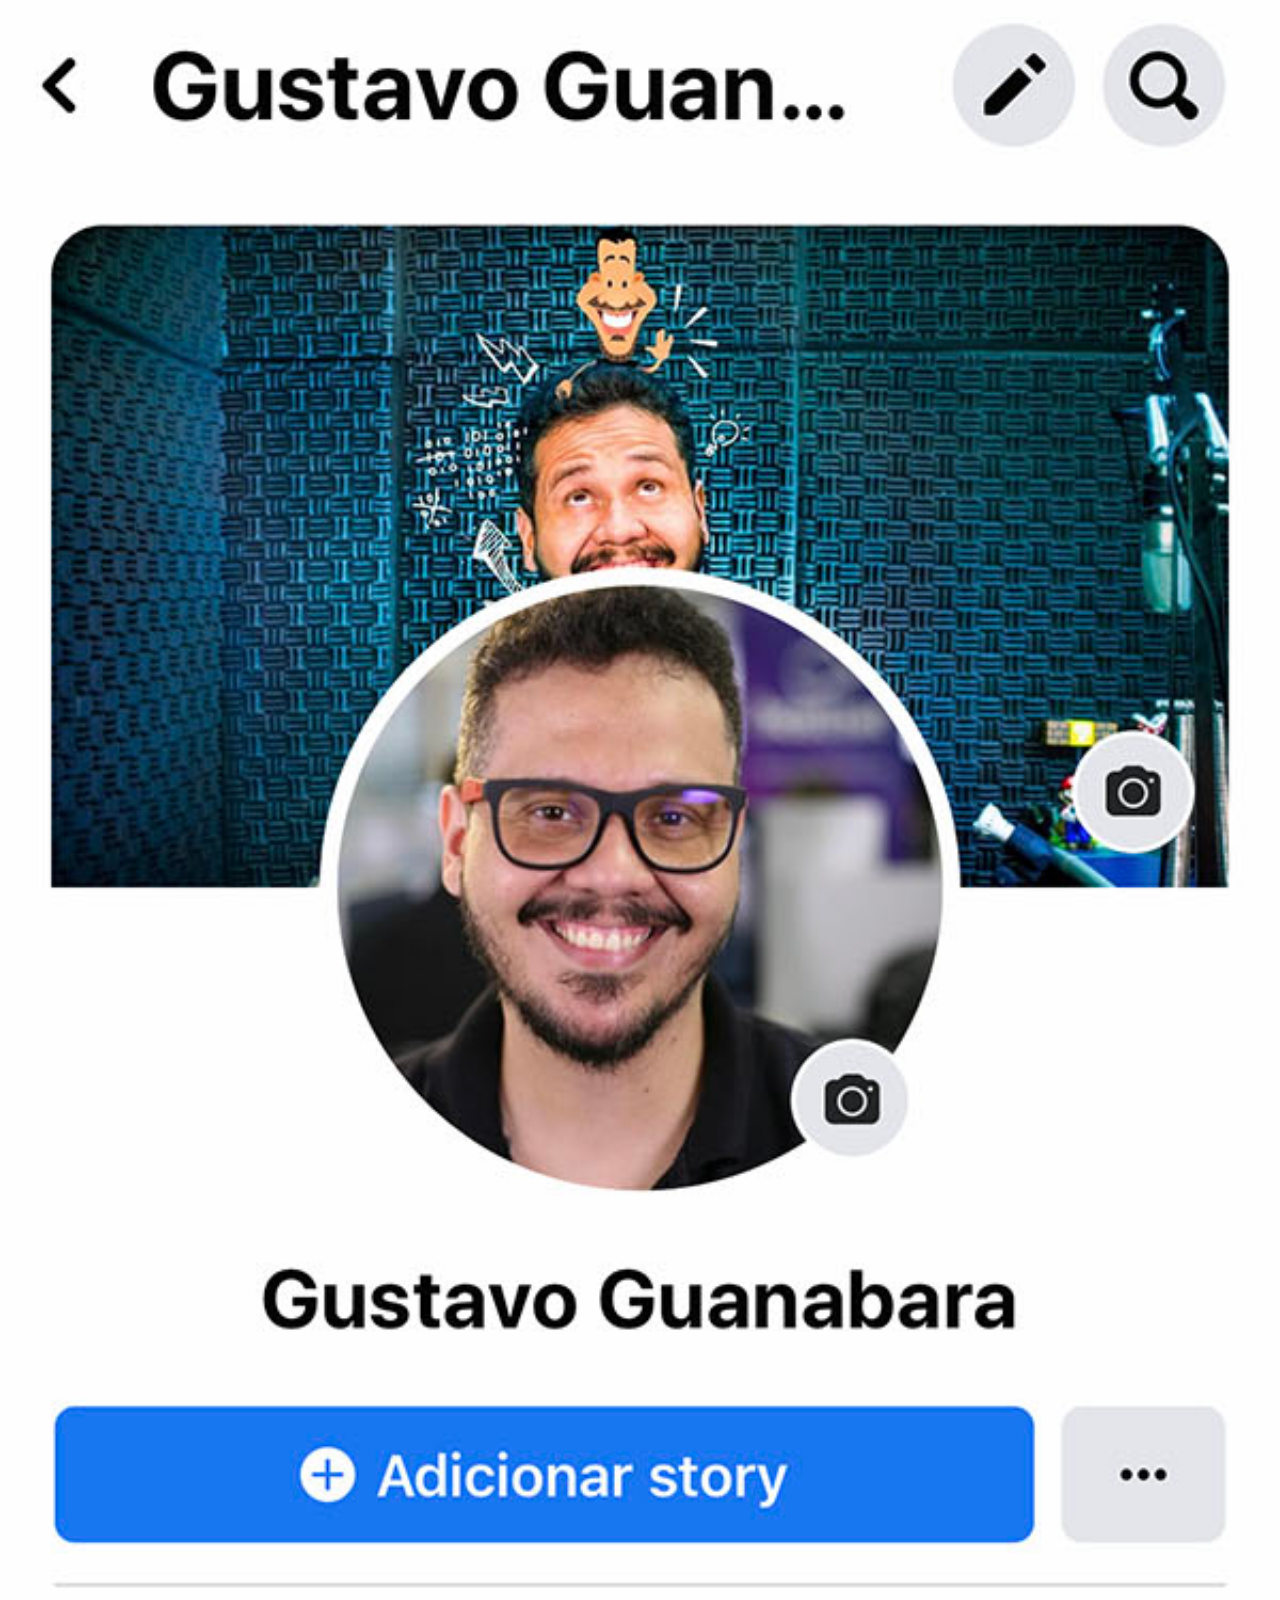
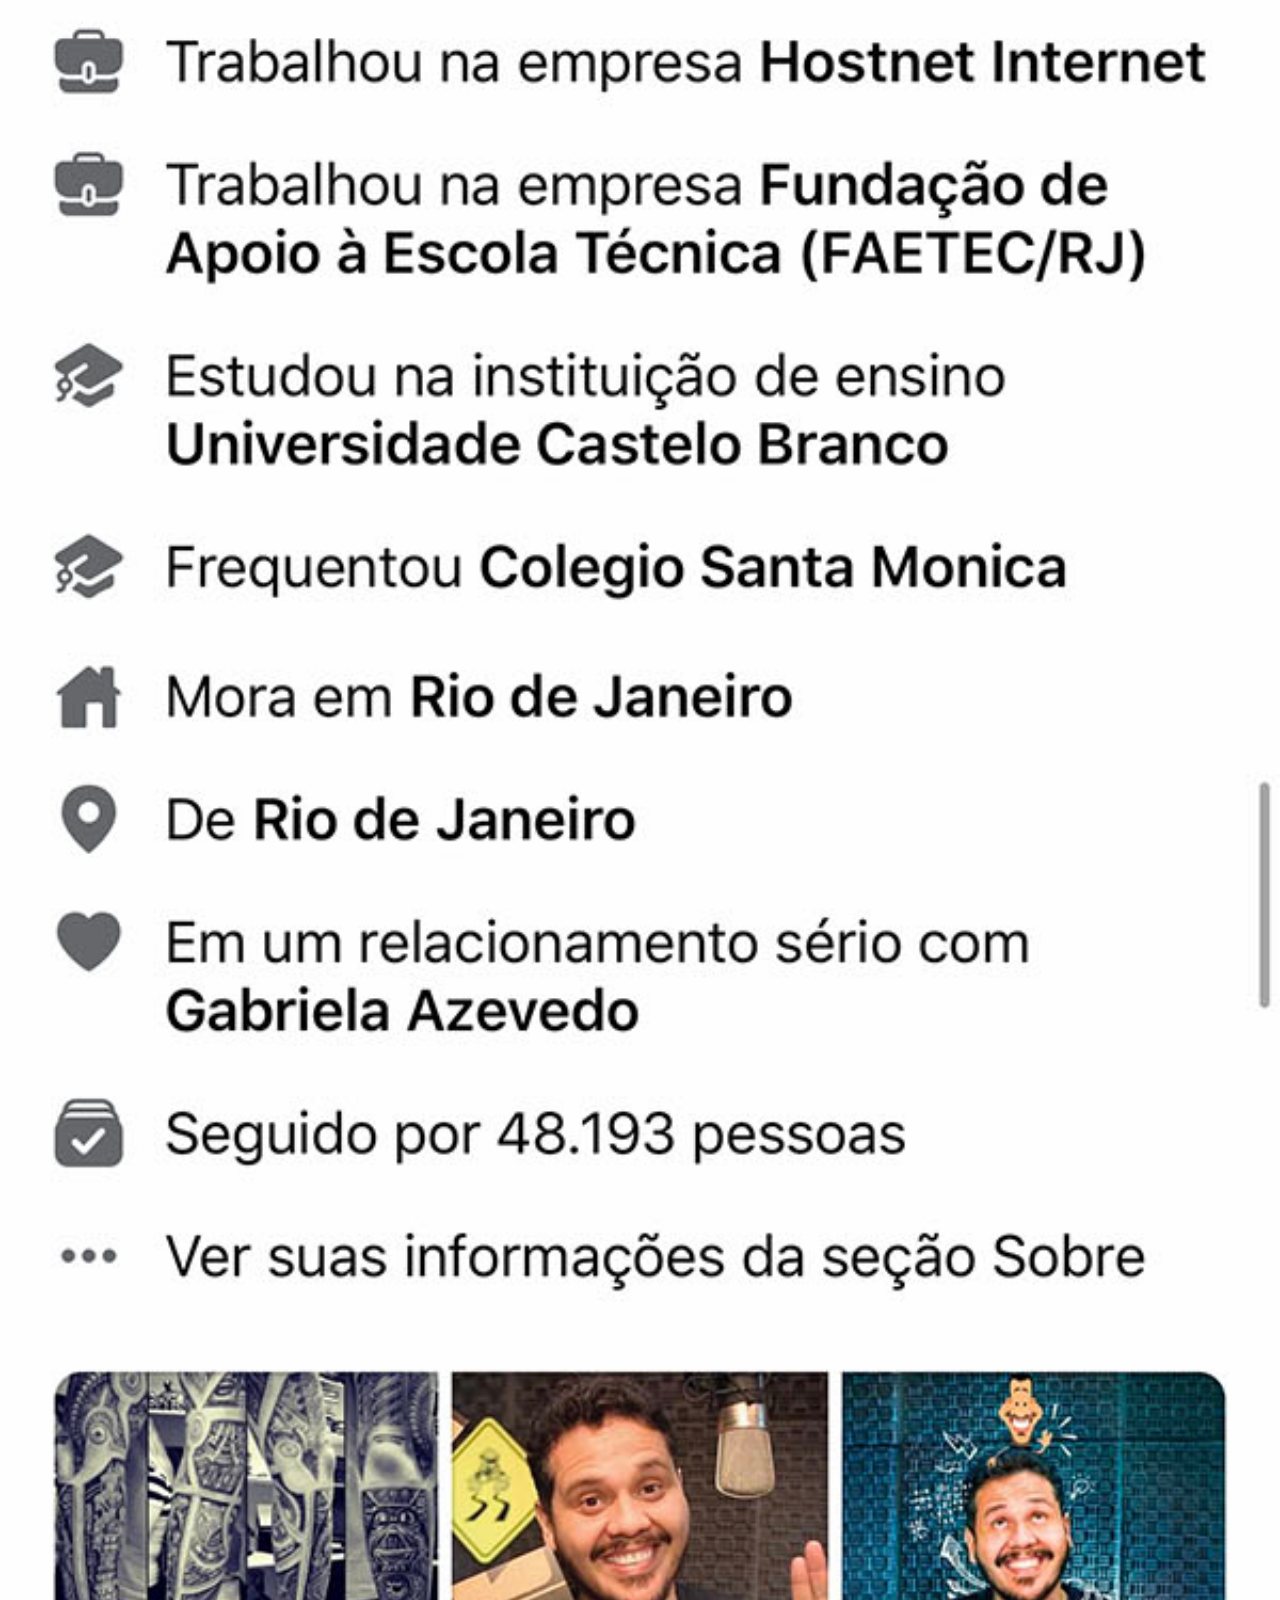
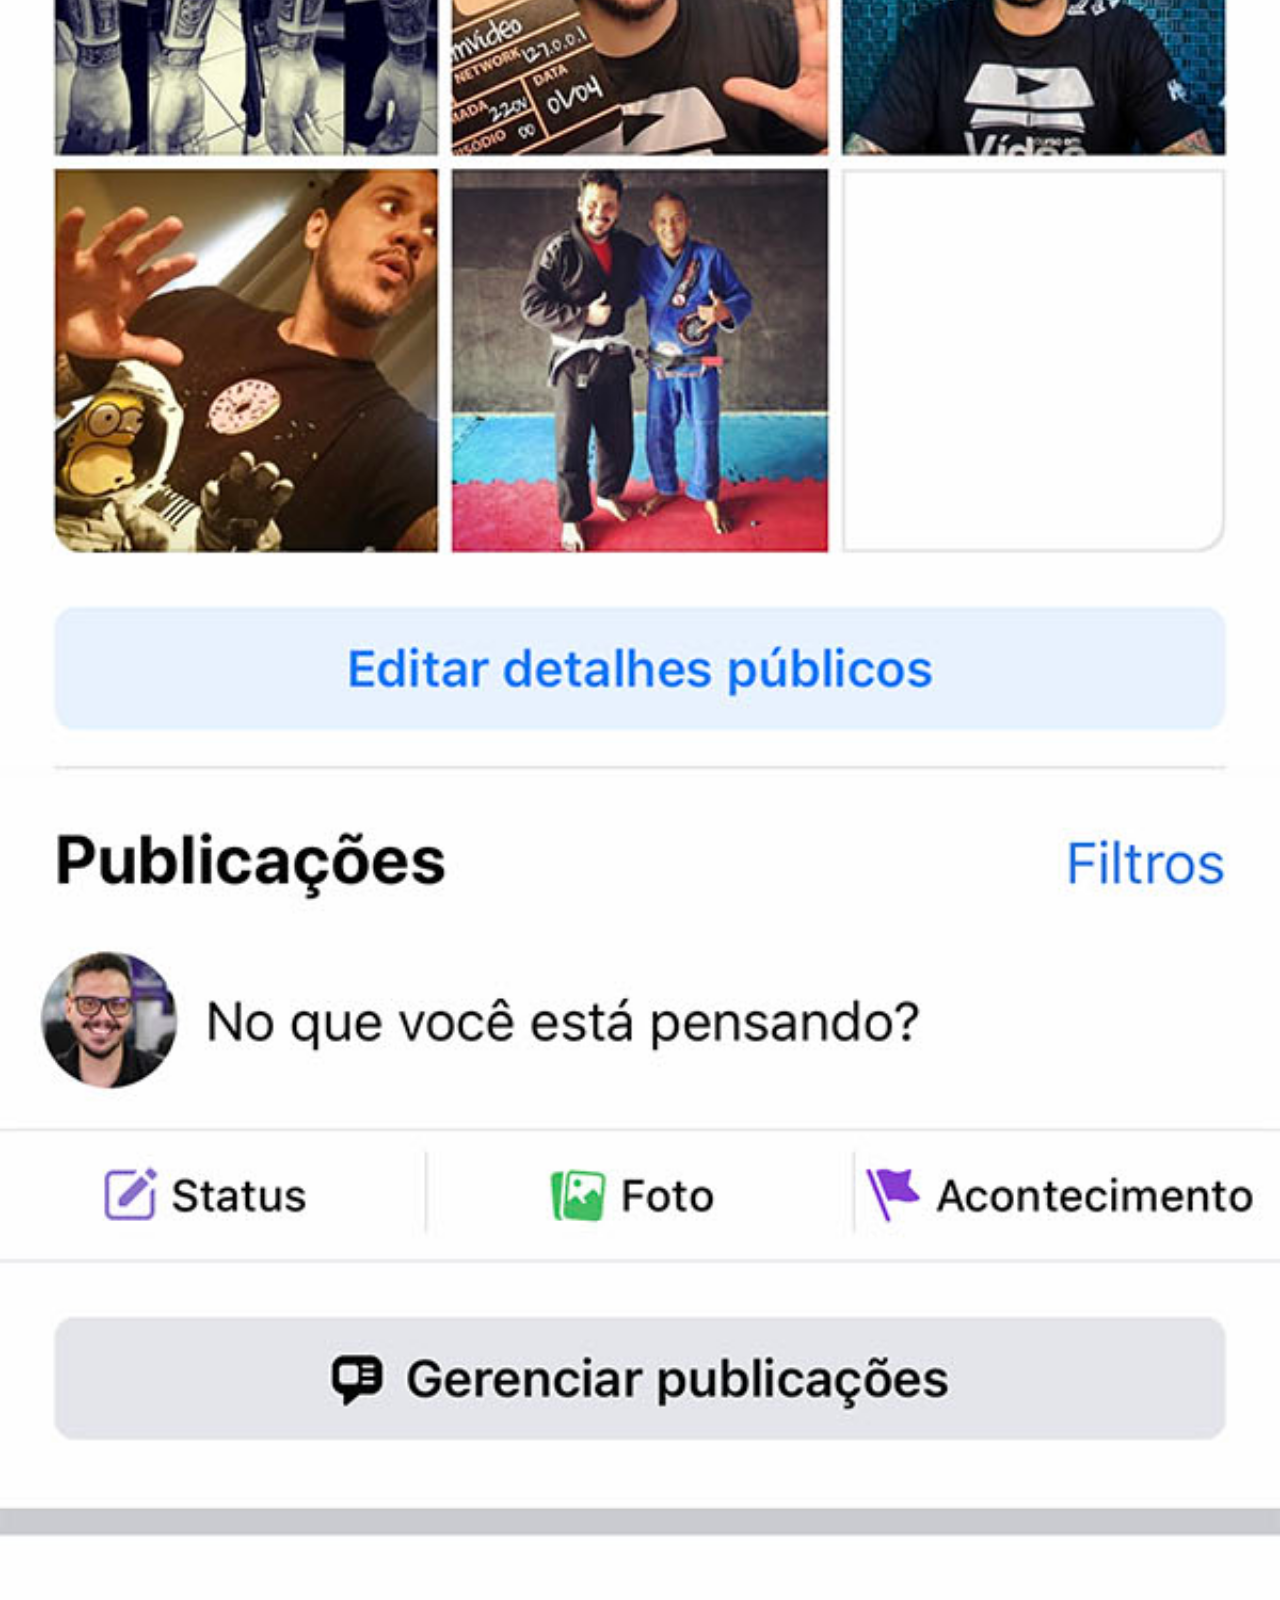
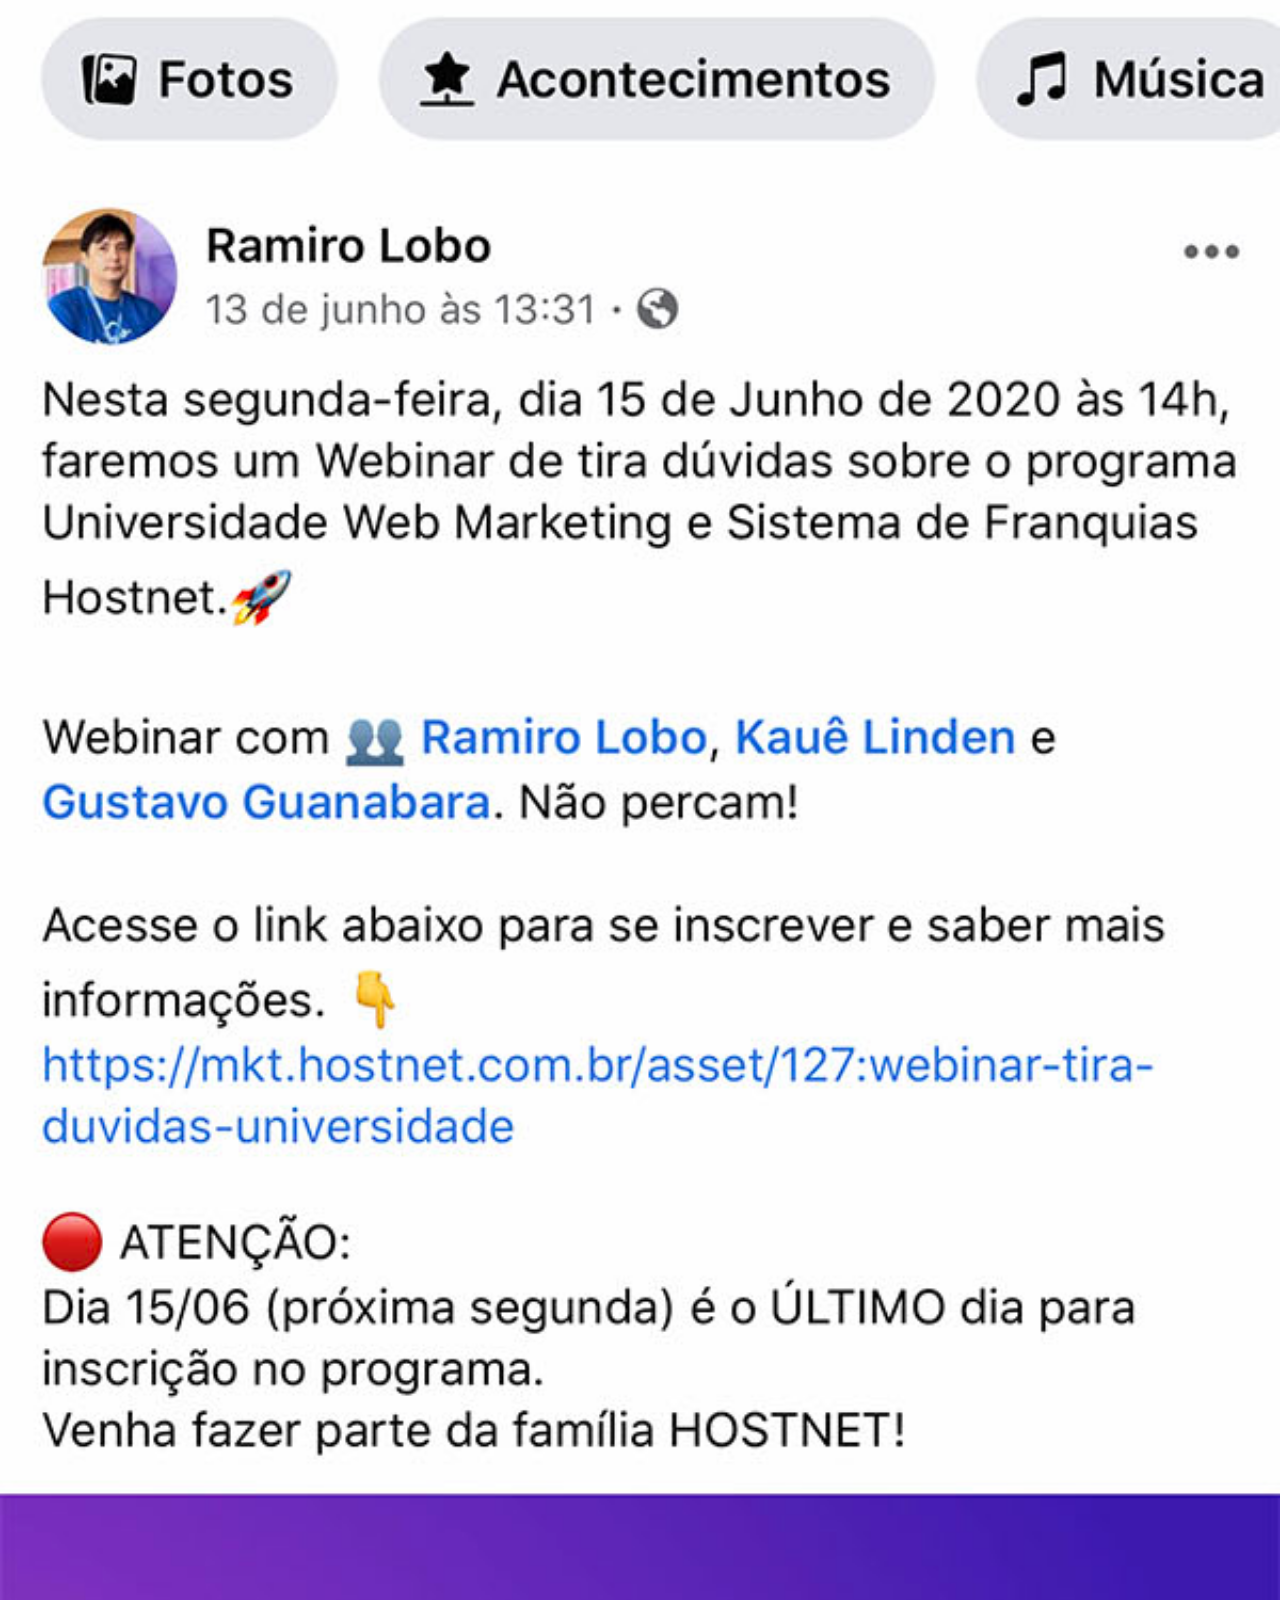
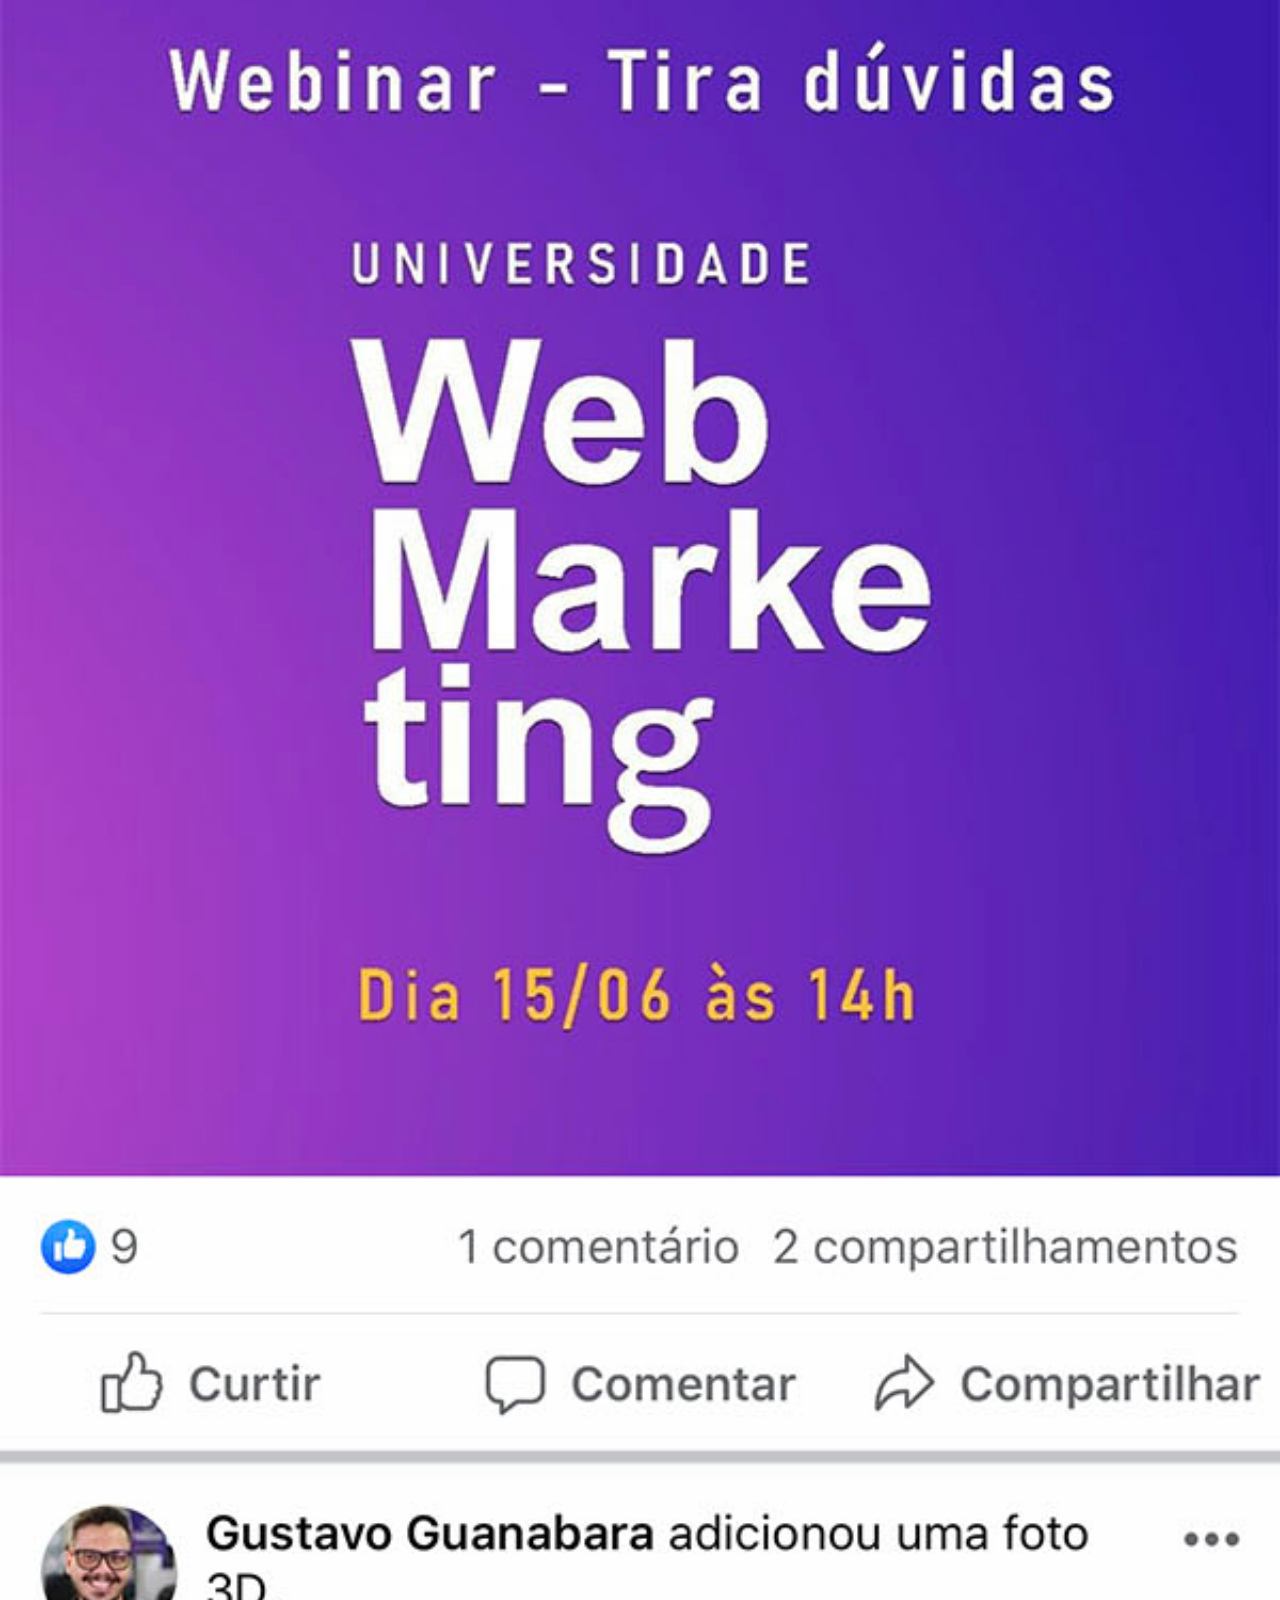
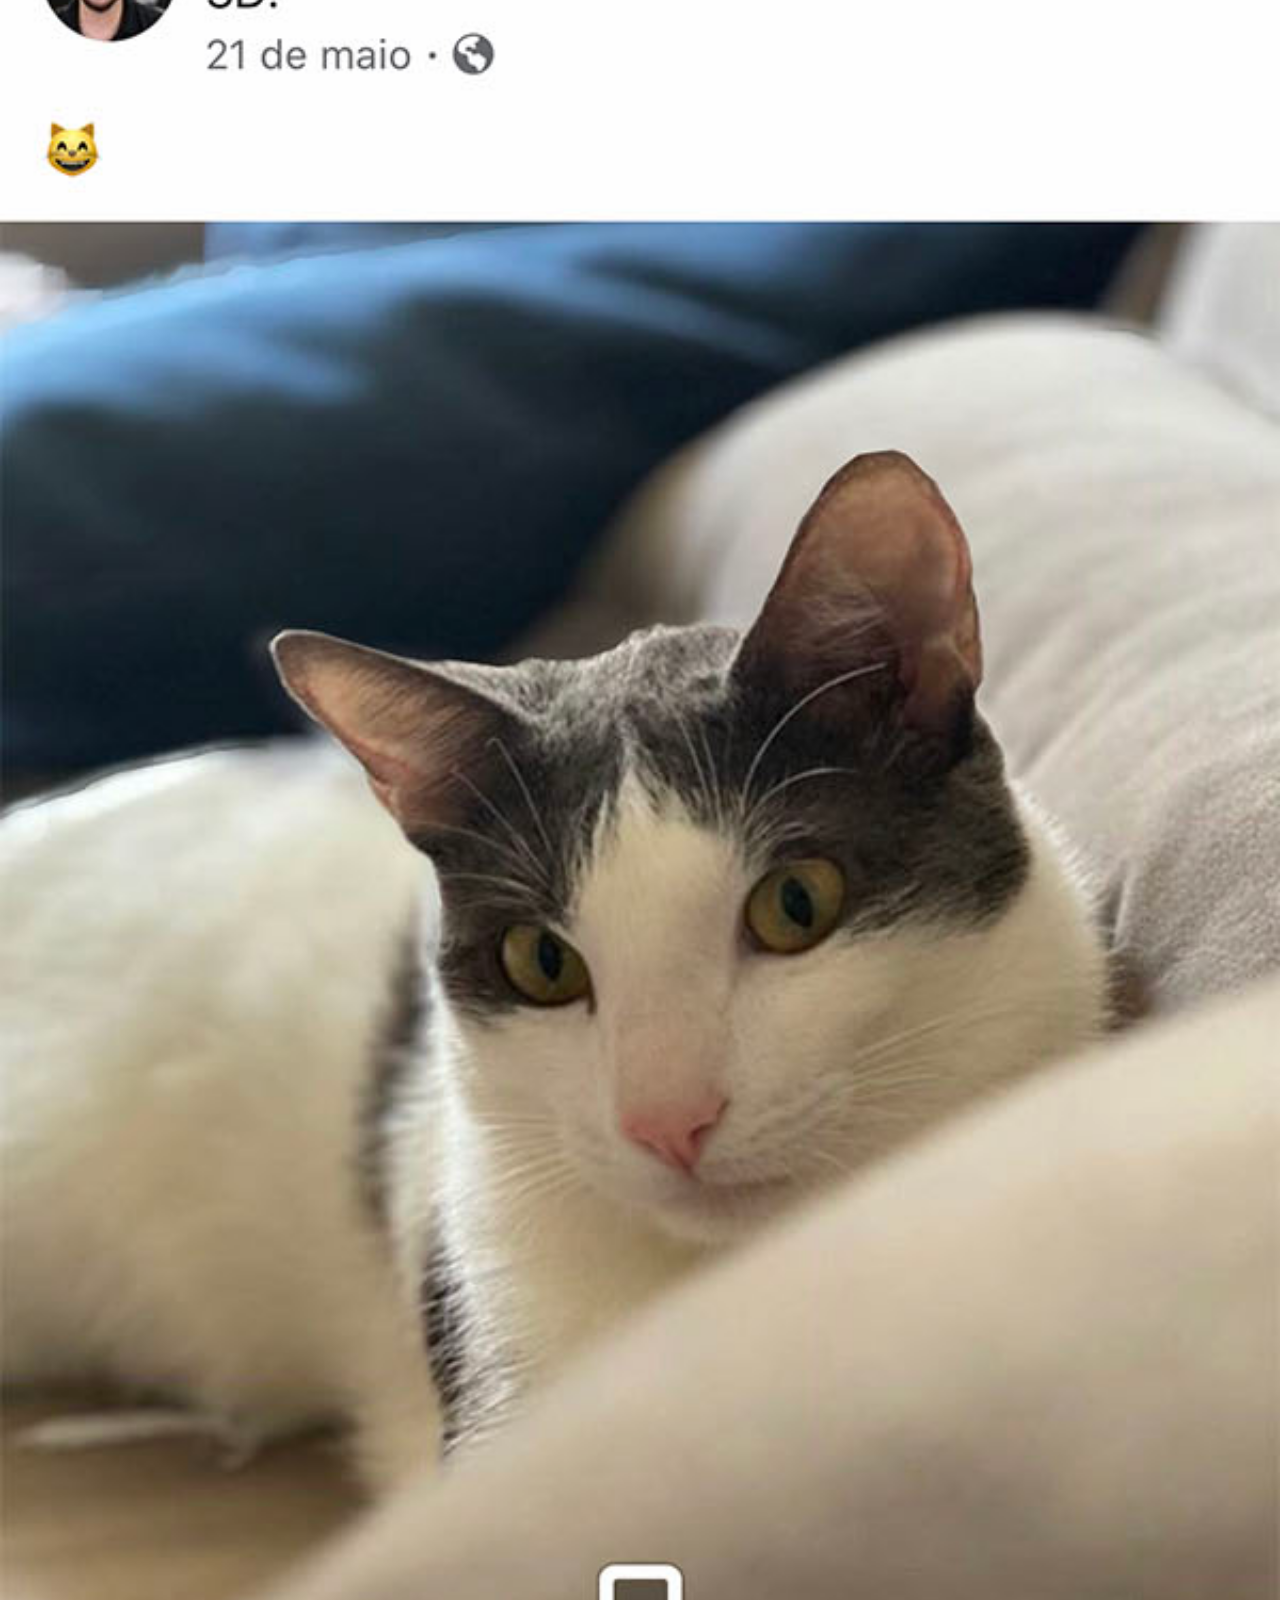
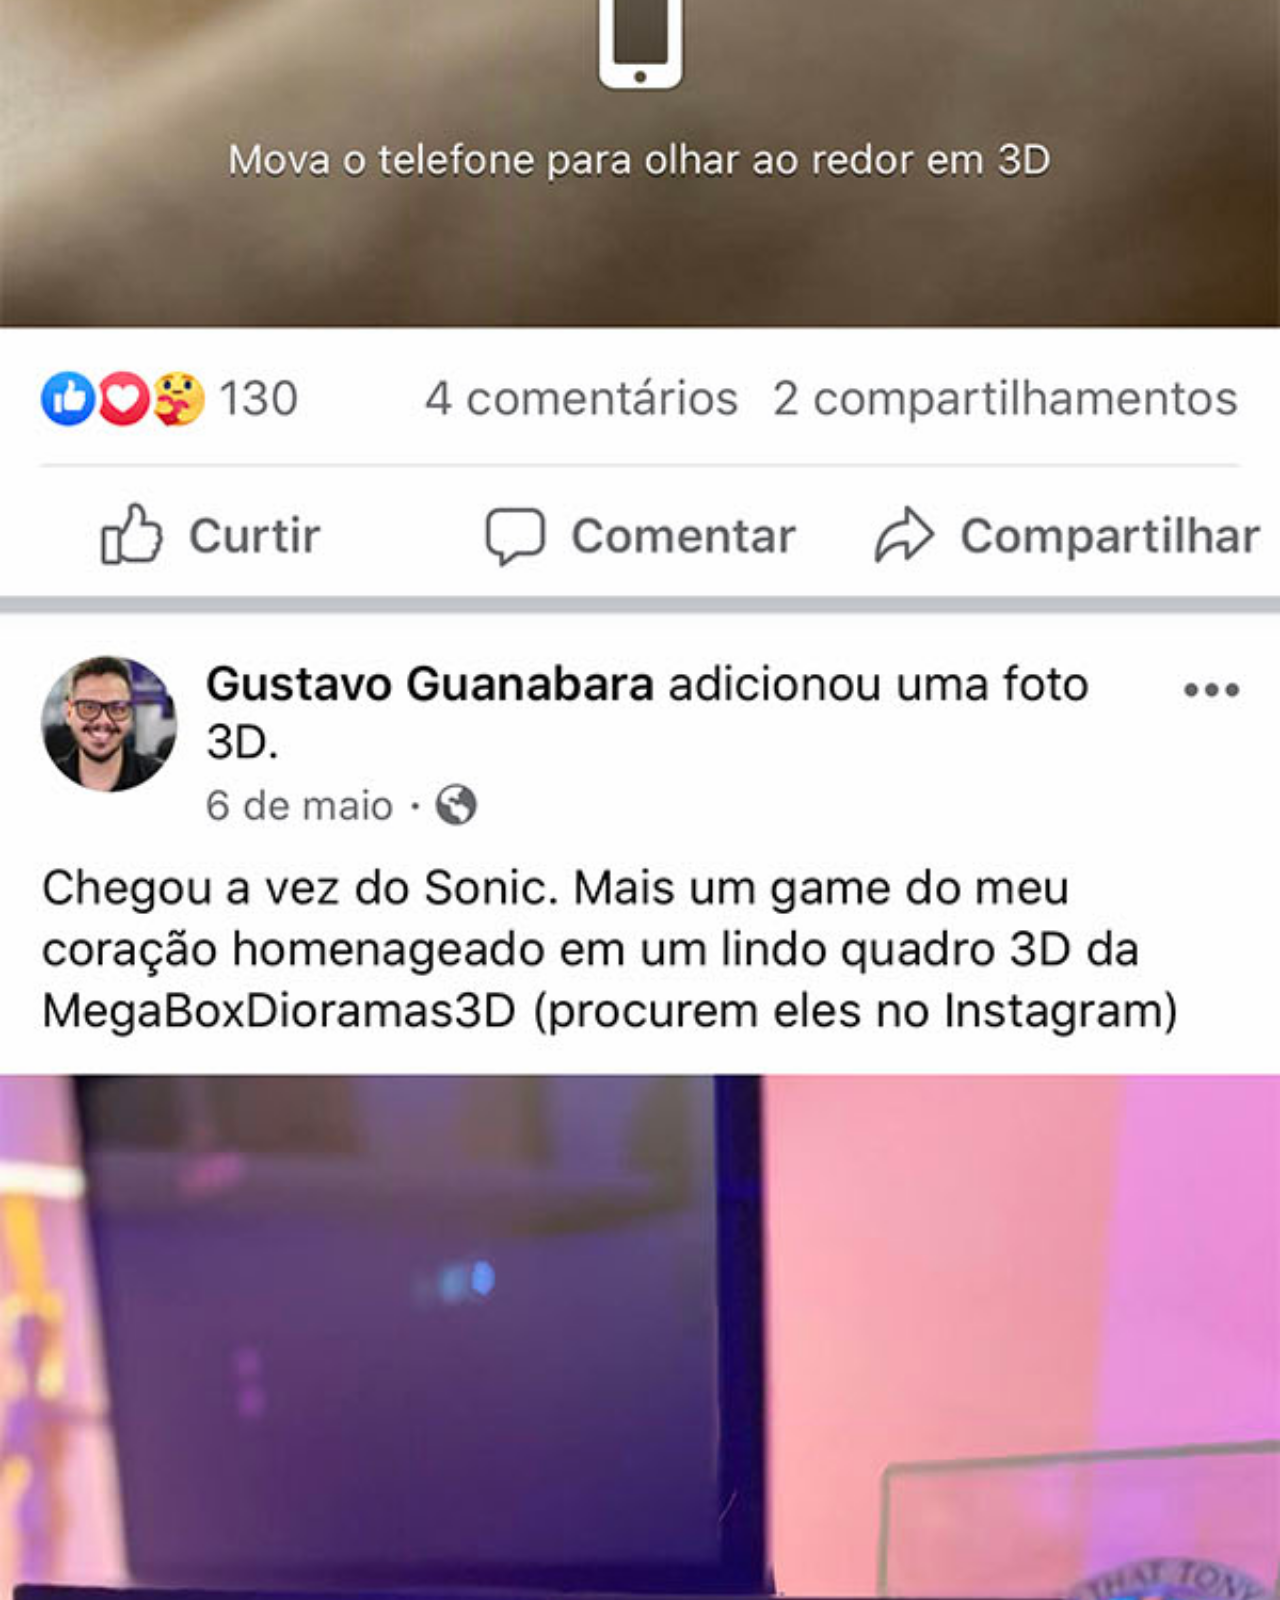
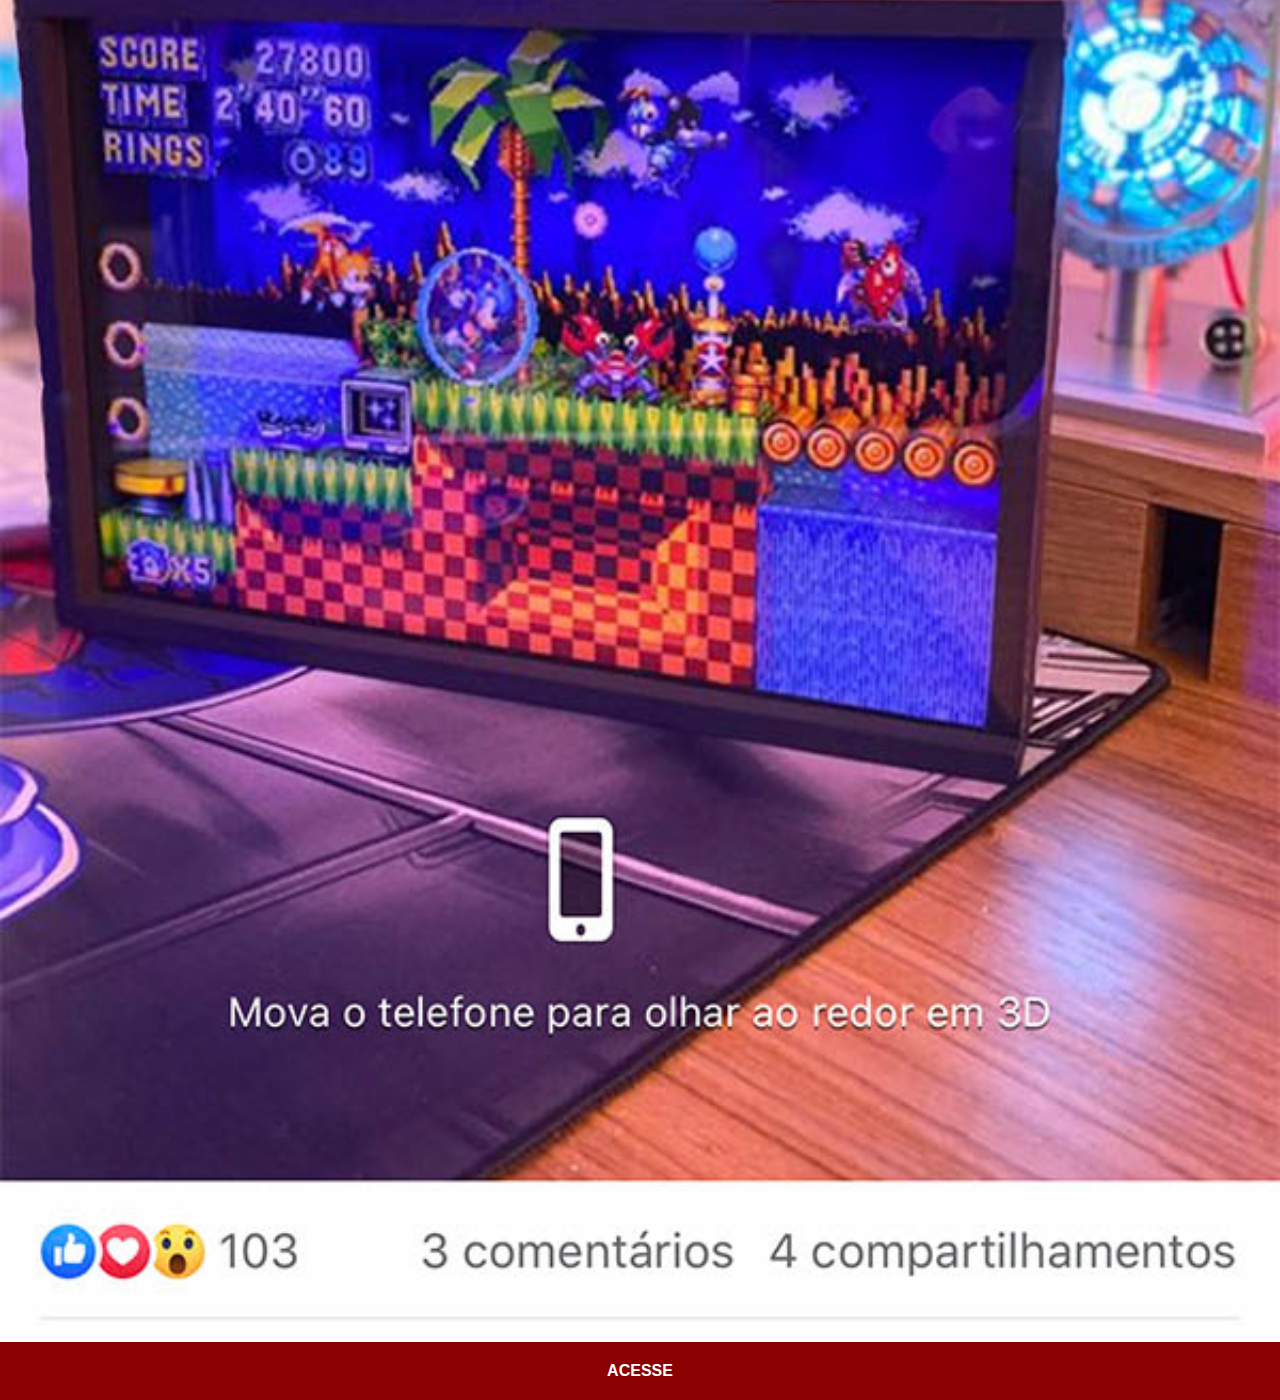
==== facebook.html @ 36148b0f "Projeto finalizado" ====
<!DOCTYPE html>
<html lang="pt-br">
<head>
    <meta charset="UTF-8">
    <meta http-equiv="X-UA-Compatible" content="IE=edge">
    <meta name="viewport" content="width=device-width, initial-scale=1.0">
    <title>Facebook</title>
    <link rel="stylesheet" href="estilos/social.css">
</head>
<body>
    <img src="imagens/tela-facebook.jpg" alt="Facebook">
    <a href="https://www.facebook.com/gustavoguanabara" target="_blank">ACESSE</a>
</body>
</html>
---- estilos/social.css ----
@charset "UTF-8";

* {
    margin: 0px;
    padding: 0px;
    font-family: Arial, Helvetica, sans-serif;
}

::-webkit-scrollbar {
    width: 0px;
    height: 0px;
}

img {
    width: 100vw;
}

a {
    display: block;
    background-color: darkred;
    color: white;
    padding: 20px;
    text-align: center;
    font-weight: bolder;
    text-decoration: none;
}

a:hover {
    background-color: red;
}
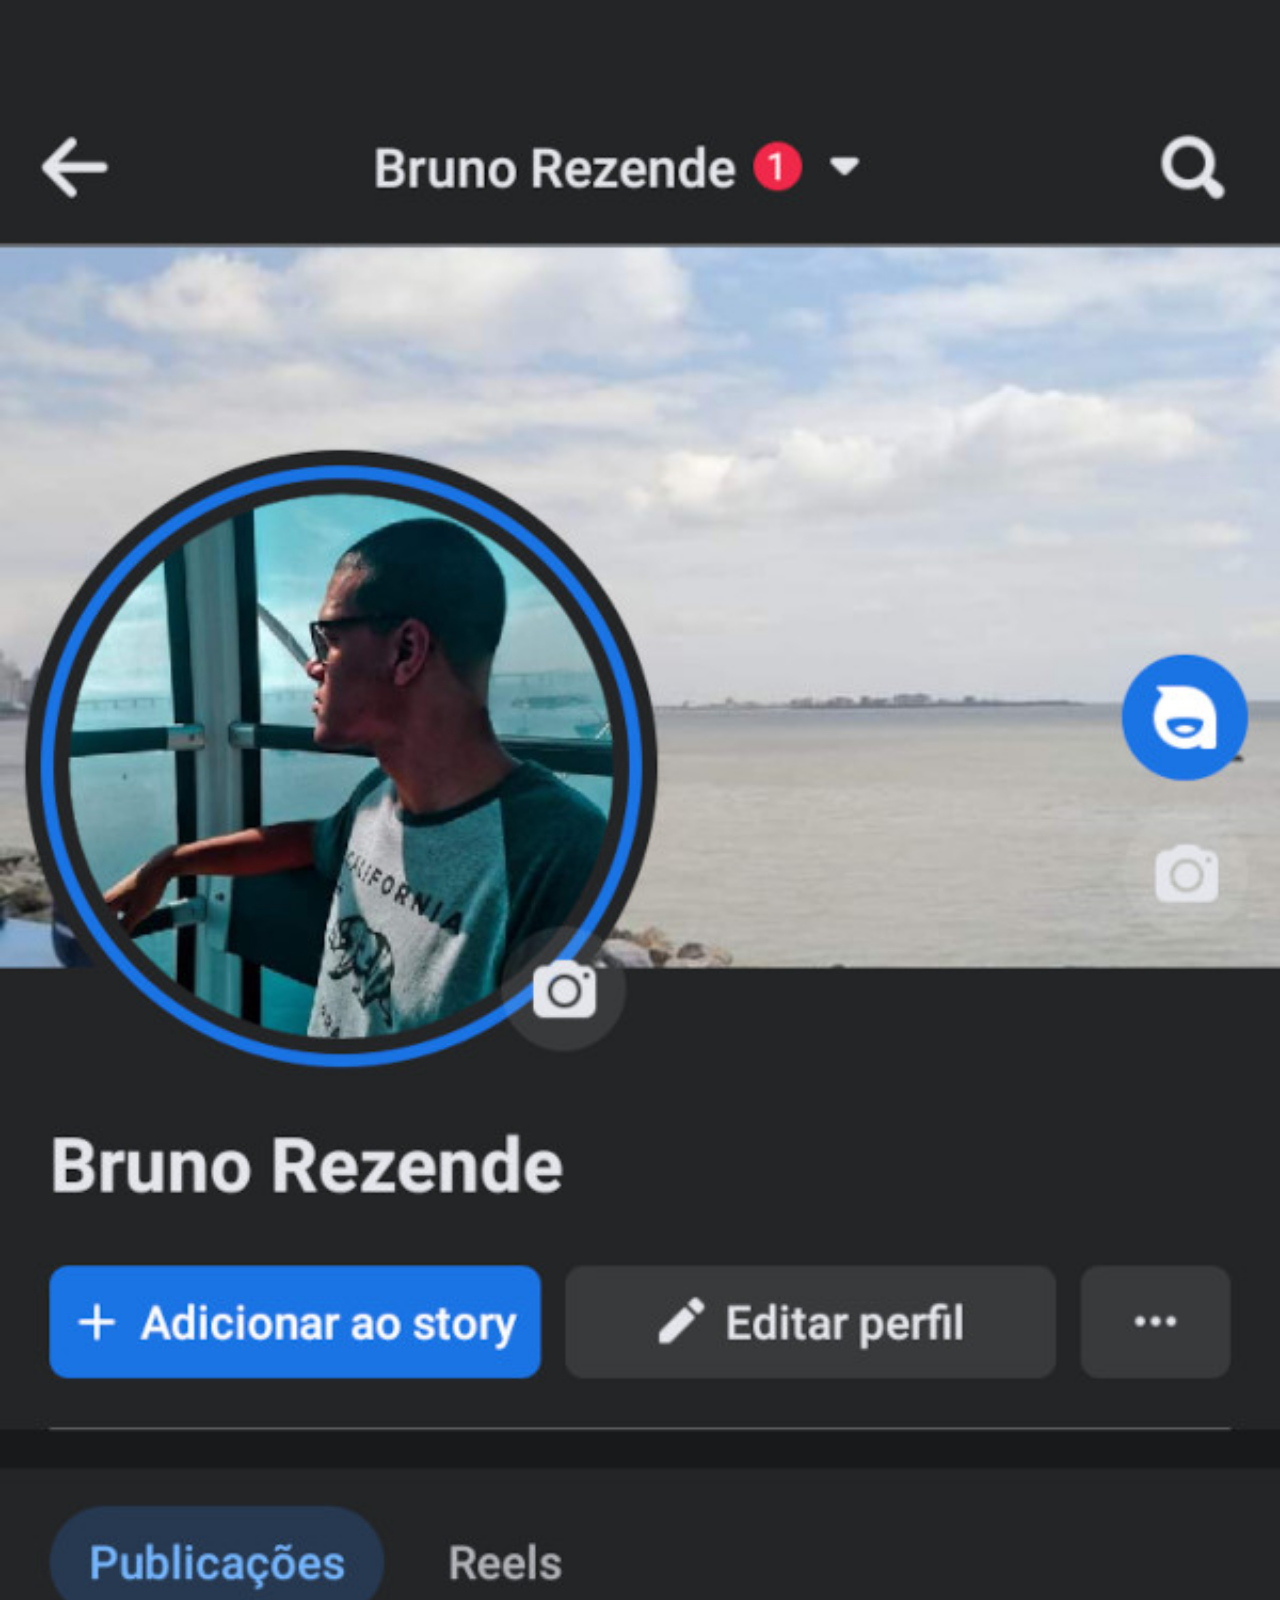
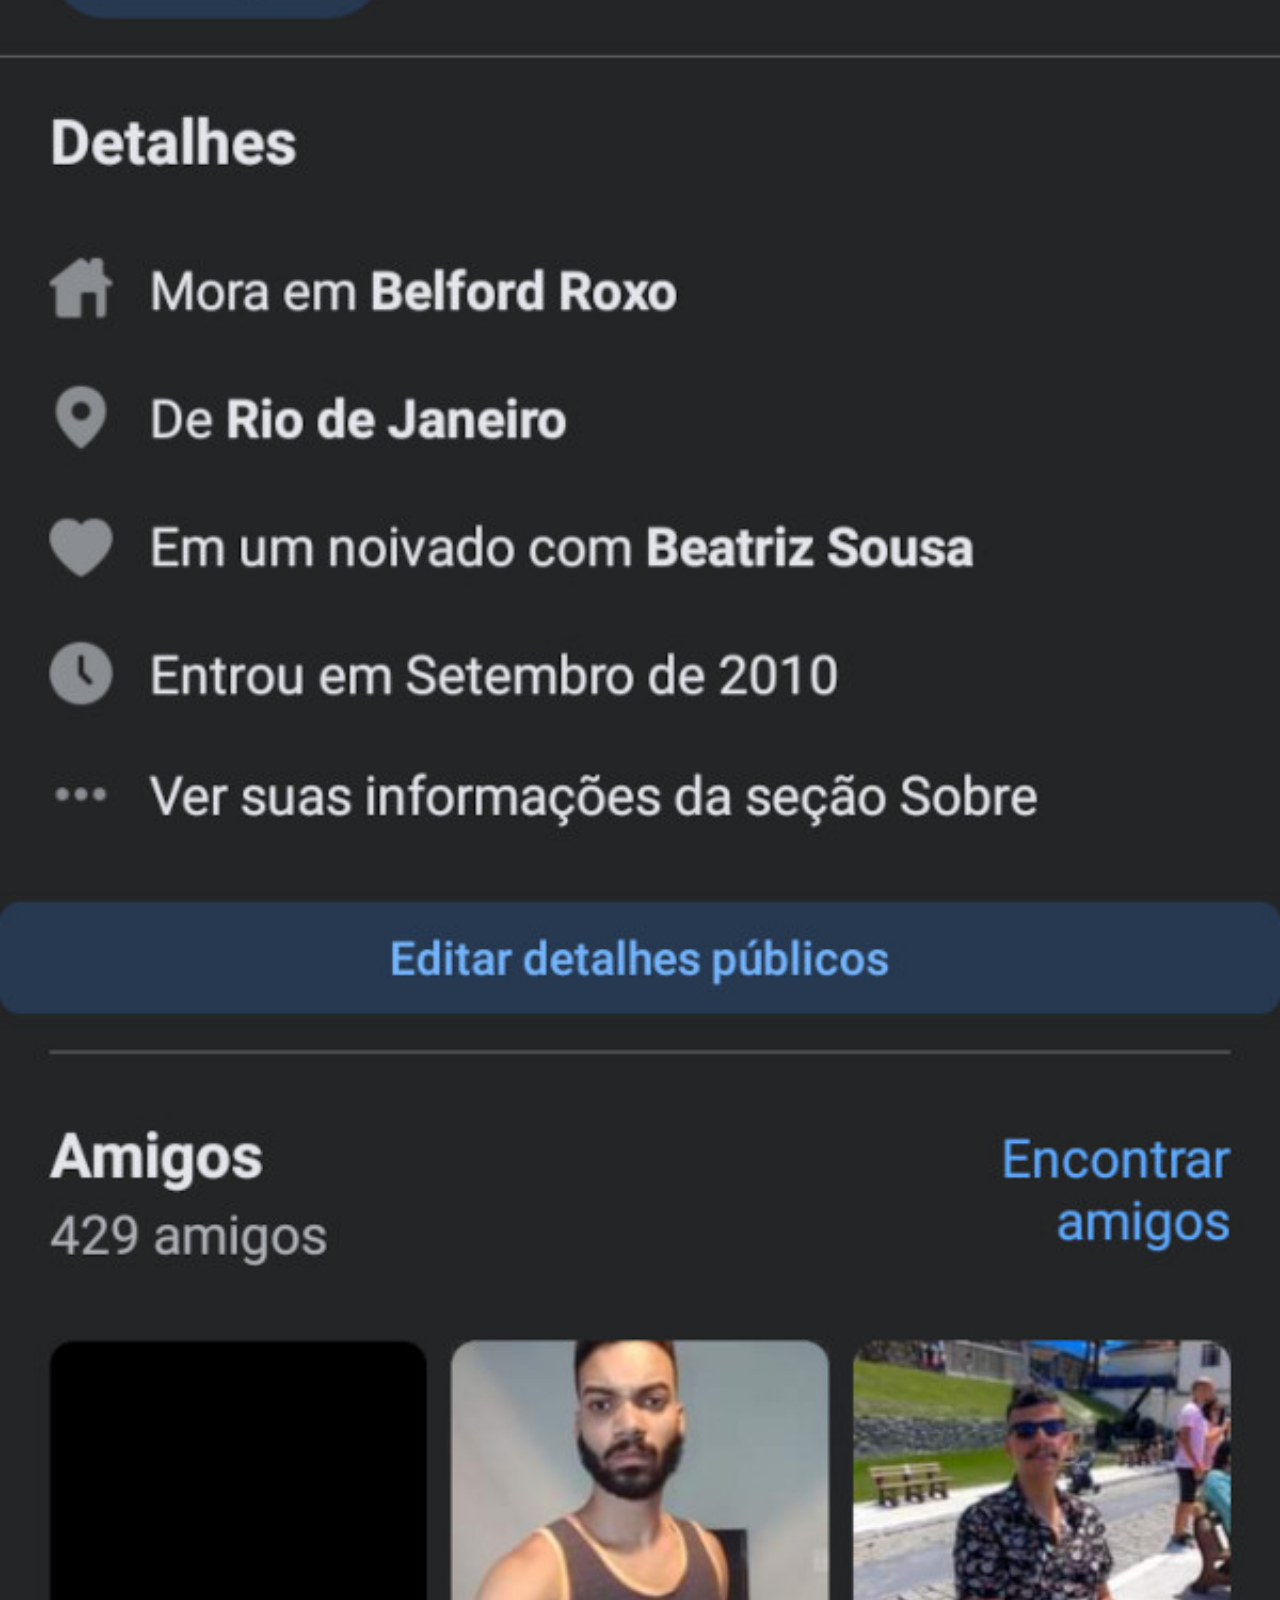
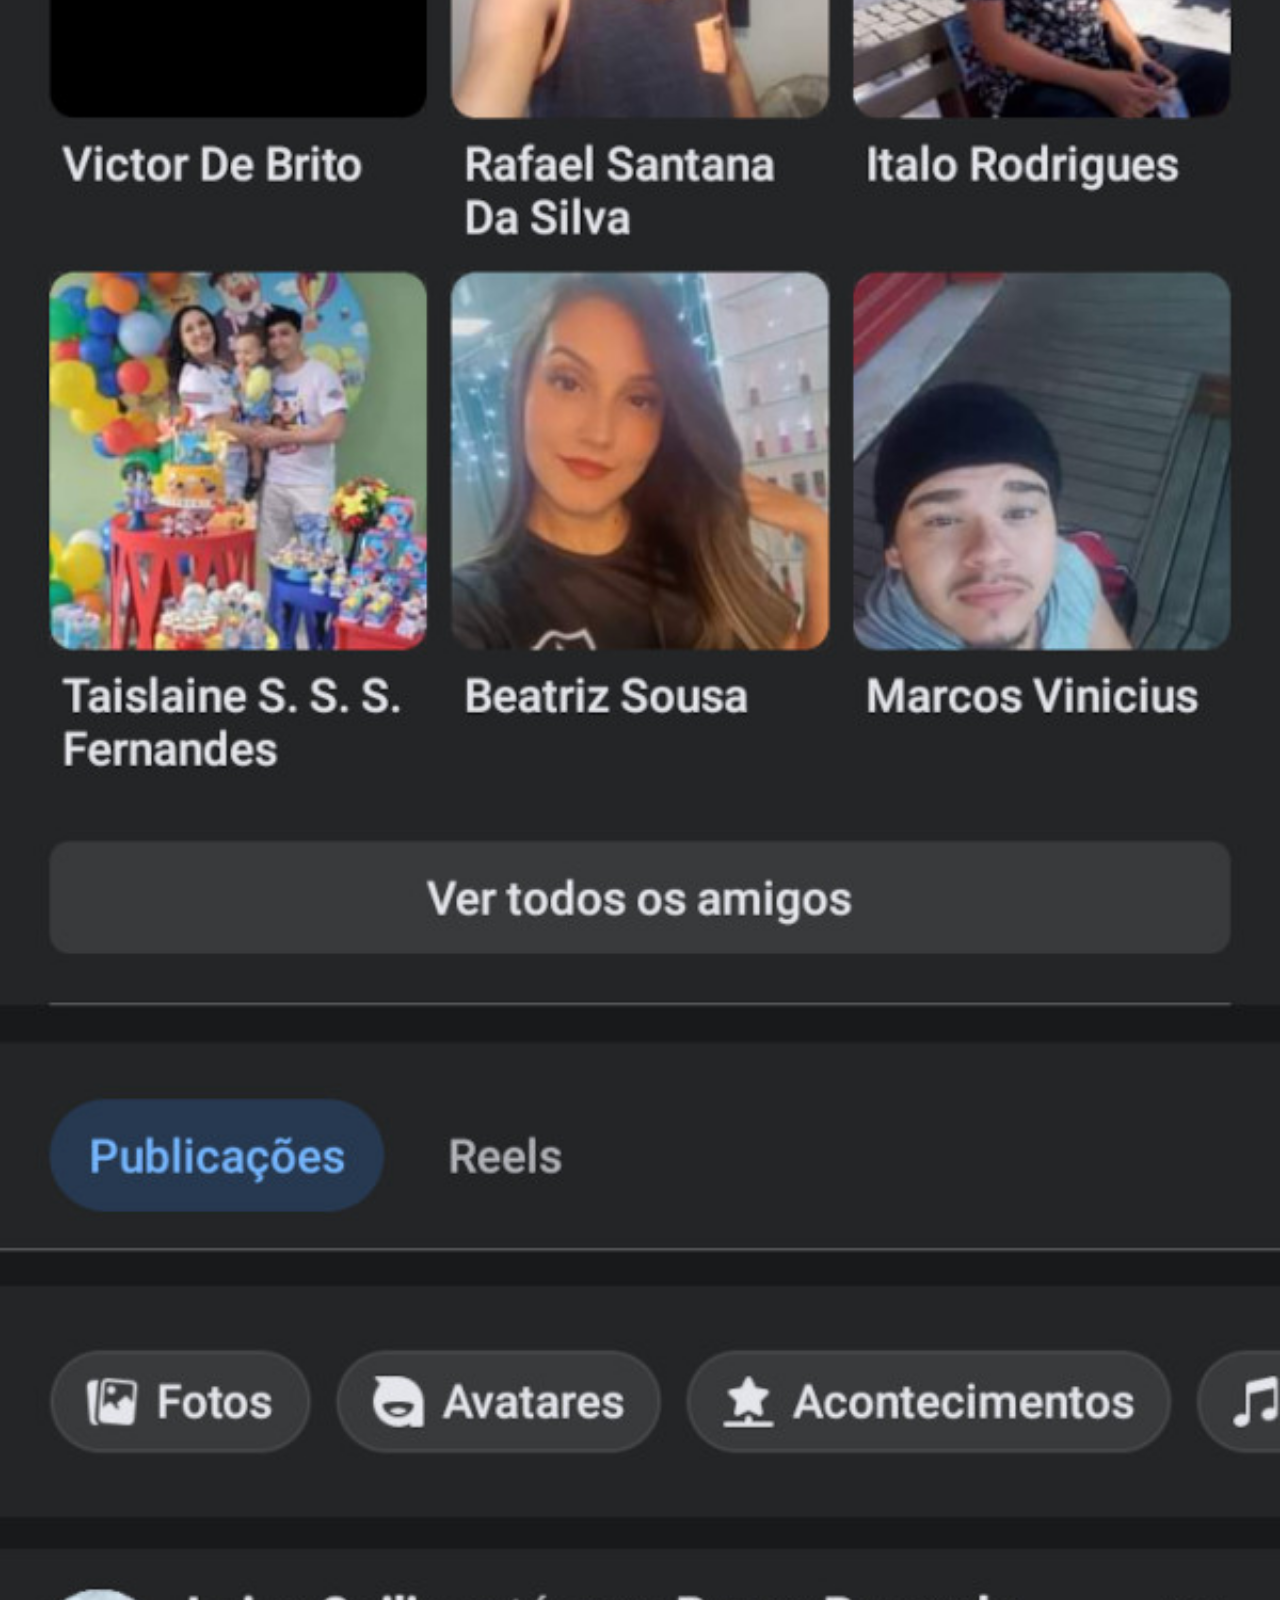
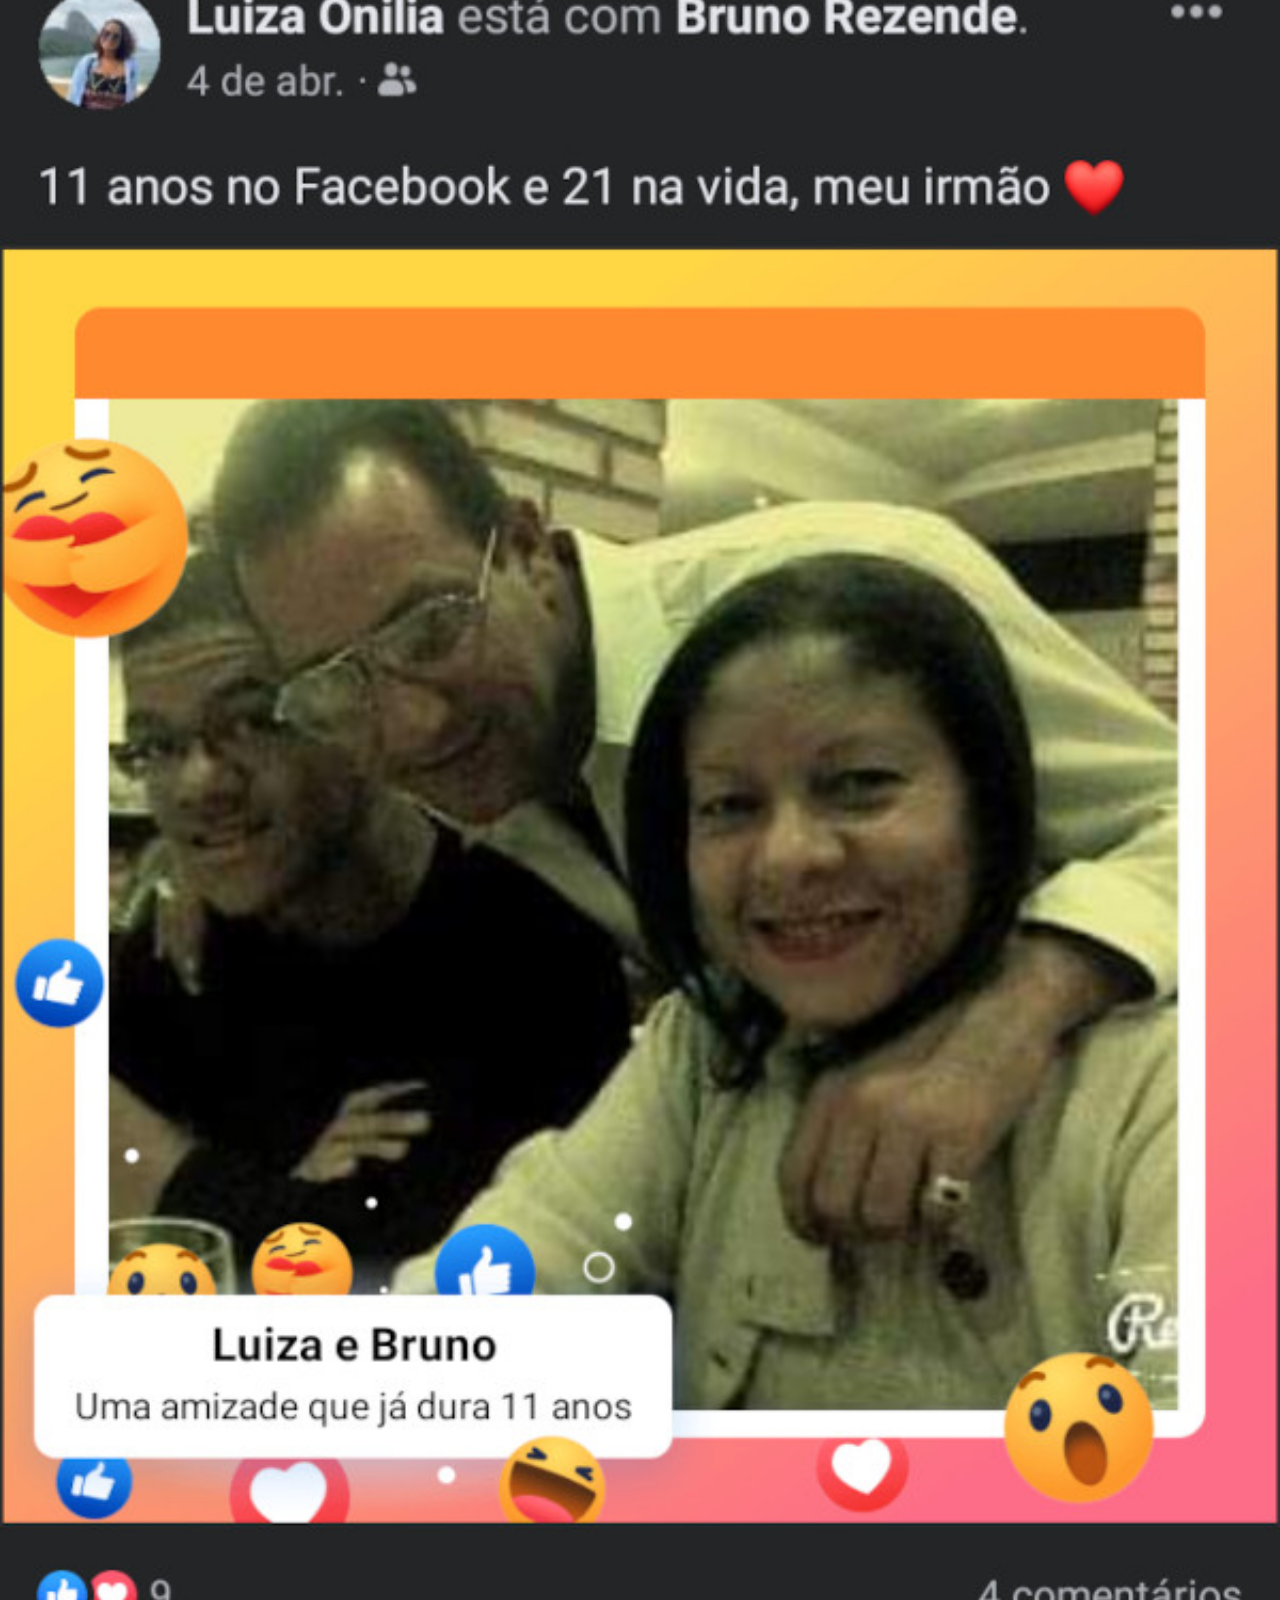
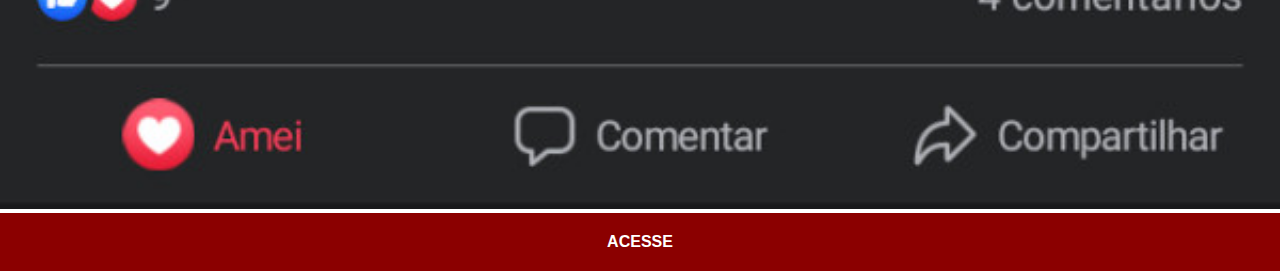
==== commit 8fb93367: "Atualização" ====
--- a/facebook.html
+++ b/facebook.html
@@ -9,6 +9,6 @@
 </head>
 <body>
     <img src="imagens/tela-facebook.jpg" alt="Facebook">
-    <a href="https://www.facebook.com/gustavoguanabara" target="_blank">ACESSE</a>
+    <a href="https://www.facebook.com/bruno.cruz.5454/" target="_blank">ACESSE</a>
 </body>
 </html>